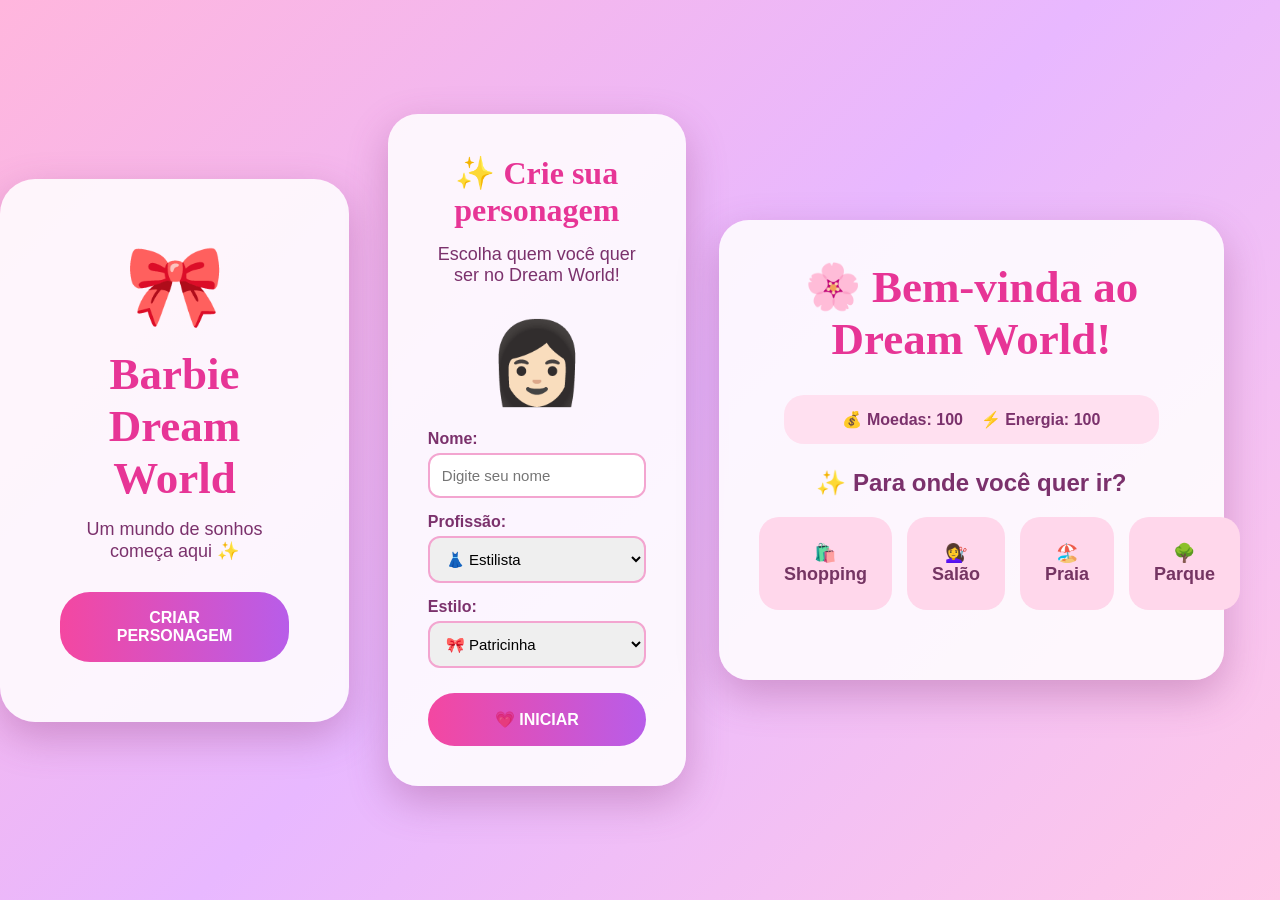
==== index.html @ 921349f6 "Add files via upload" ====
<!DOCTYPE html>
<html lang="pt-BR">

<head>
    <meta charset="UTF-8">
    <meta name="viewport" content="width=device-width, initial-scale=1.0">

    <title>Barbie Dream World</title>

    <link rel="stylesheet" href="barbie.css">
</head>

<body>

    <!-- TELA INICIAL -->

    <section id="inicio" class="tela">

        <div class="inicio">

            <div class="logo">🎀</div>

            <h1>Barbie Dream World</h1>

            <p>
                Um mundo de sonhos começa aqui ✨
            </p>

            <button onclick="mostrarCriacao()">
                 CRIAR PERSONAGEM
            </button>

        </div>

    </section>


    <!-- TELA DE CRIAÇÃO -->

    <section id="criacao" class="tela escondida">

        <div class="caixa">

            <h1>✨ Crie sua personagem</h1>

            <p>
                Escolha quem você quer ser no Dream World!
            </p>


            <div class="avatar">
                👩🏻
            </div>


            <label>Nome:</label>

            <input
                type="text"
                id="nome"
                placeholder="Digite seu nome"
            >


            <label>Profissão:</label>

            <select id="profissao">

                <option value="Estilista">
                    👗 Estilista
                </option>

                <option value="Cantora">
                    🎤 Cantora
                </option>

                <option value="Veterinária">
                    🐶 Veterinária
                </option>

                <option value="Astronauta">
                    🚀 Astronauta
                </option>

                <option value="Médica">
                    🩺 Médica
                </option>

            </select>


            <label>Estilo:</label>

            <select id="estilo">

                <option value="Patricinha">
                    🎀 Patricinha
                </option>

                <option value="Princesa">
                    👑 Princesa
                </option>

                <option value="Rockstar">
                    🎸 Rockstar
                </option>

                <option value="Fashion">
                    👗 Fashion
                </option>

            </select>


            <button onclick="iniciarJogo()">
                💗 INICIAR
            </button>

        </div>

    </section>


    <!-- TELA DO JOGO -->

    <section id="jogo" class="tela escondida">

        <div class="jogo">

            <h1>
                🌸 Bem-vinda ao Dream World!
            </h1>

            <h2 id="nomeJogador"></h2>

            <p id="profissaoJogador"></p>

            <div class="status">

                💰 Moedas:
                <span id="moedas">100</span>

                &nbsp;&nbsp;

                ⚡ Energia:
                <span id="energia">100</span>

            </div>


            <h2>
                ✨ Para onde você quer ir?
            </h2>


            <div class="locais">

                <button onclick="irPara('Shopping')">
                    🛍️
                    <br>
                    Shopping
                </button>

                <button onclick="irPara('Salão')">
                    💇‍♀️
                    <br>
                    Salão
                </button>

                <button onclick="irPara('Praia')">
                    🏖️
                    <br>
                    Praia
                </button>

                <button onclick="irPara('Parque')">
                    🌳
                    <br>
                    Parque
                </button>

            </div>


            <p id="mensagem"></p>

        </div>

    </section>


    <script src="barbie.js"></script>

</body>

</html>
---- barbie.css ----
* {
    margin: 0;
    padding: 0;
    box-sizing: border-box;
}

body {
    min-height: 100vh;

    font-family: Arial, sans-serif;

    background: linear-gradient(
        135deg,
        #ffb6dd,
        #e8b8ff,
        #ffc9e8
    );

    display: flex;

    align-items: center;
    justify-content: center;

    color: #7b316c;
}

.inicio {
    text-align: center;

    background: #ffffffdd;

    padding: 60px;

    border-radius: 35px;

    box-shadow: 0 15px 40px #8d397755;

    width: 90%;

    max-width: 600px;
}

.logo {
    font-size: 80px;

    margin-bottom: 15px;
}

h1 {
    font-family: Georgia, serif;

    font-size: 45px;

    color: #e73596;

    margin-bottom: 15px;
}

p {
    font-size: 18px;

    margin-bottom: 30px;
}

button {
    border: none;

    padding: 17px 35px;

    border-radius: 30px;

    background: linear-gradient(
        90deg,
        #f447a1,
        #b85de9
    );

    color: white;

    font-size: 16px;

    font-weight: bold;

    cursor: pointer;
}

button:hover {
    transform: scale(1.05);
}


.caixa {
    background: #ffffffdd;

    padding: 40px;

    border-radius: 30px;

    width: 90%;

    max-width: 450px;

    text-align: center;

    box-shadow: 0 15px 40px #8d397755;
}

.caixa h1 {
    font-size: 32px;

    color: #e73596;
}

.avatar {
    font-size: 80px;

    margin: 20px;
}

.caixa label {
    display: block;

    text-align: left;

    font-weight: bold;

    margin-top: 15px;
}

.caixa input,
.caixa select {
    width: 100%;

    padding: 12px;

    margin-top: 5px;

    border: 2px solid #f3a5d0;

    border-radius: 12px;

    font-size: 15px;
}

.caixa button {
    margin-top: 25px;

    width: 100%;
}

.jogo {
    background: #ffffffdd;

    width: 90%;

    max-width: 900px;

    padding: 40px;

    border-radius: 30px;

    text-align: center;

    box-shadow: 0 15px 40px #8d397755;
}

.jogo h1 {
    color: #e73596;
}

.status {
    margin: 25px;

    padding: 15px;

    background: #ffe0f0;

    border-radius: 20px;

    font-weight: bold;
}

.locais {
    display: grid;

    grid-template-columns:
        repeat(4, 1fr);

    gap: 15px;

    margin-top: 20px;
}

.locais button {
    padding: 25px;

    border-radius: 20px;

    background: #ffd7eb;

    color: #753563;

    font-size: 18px;

    font-weight: bold;
}

#mensagem {
    margin-top: 25px;

    font-size: 20px;

    font-weight: bold;

    color: #df3893;
}

@media (max-width: 700px) {

    .locais {
        grid-template-columns: repeat(2, 1fr);
    }

}
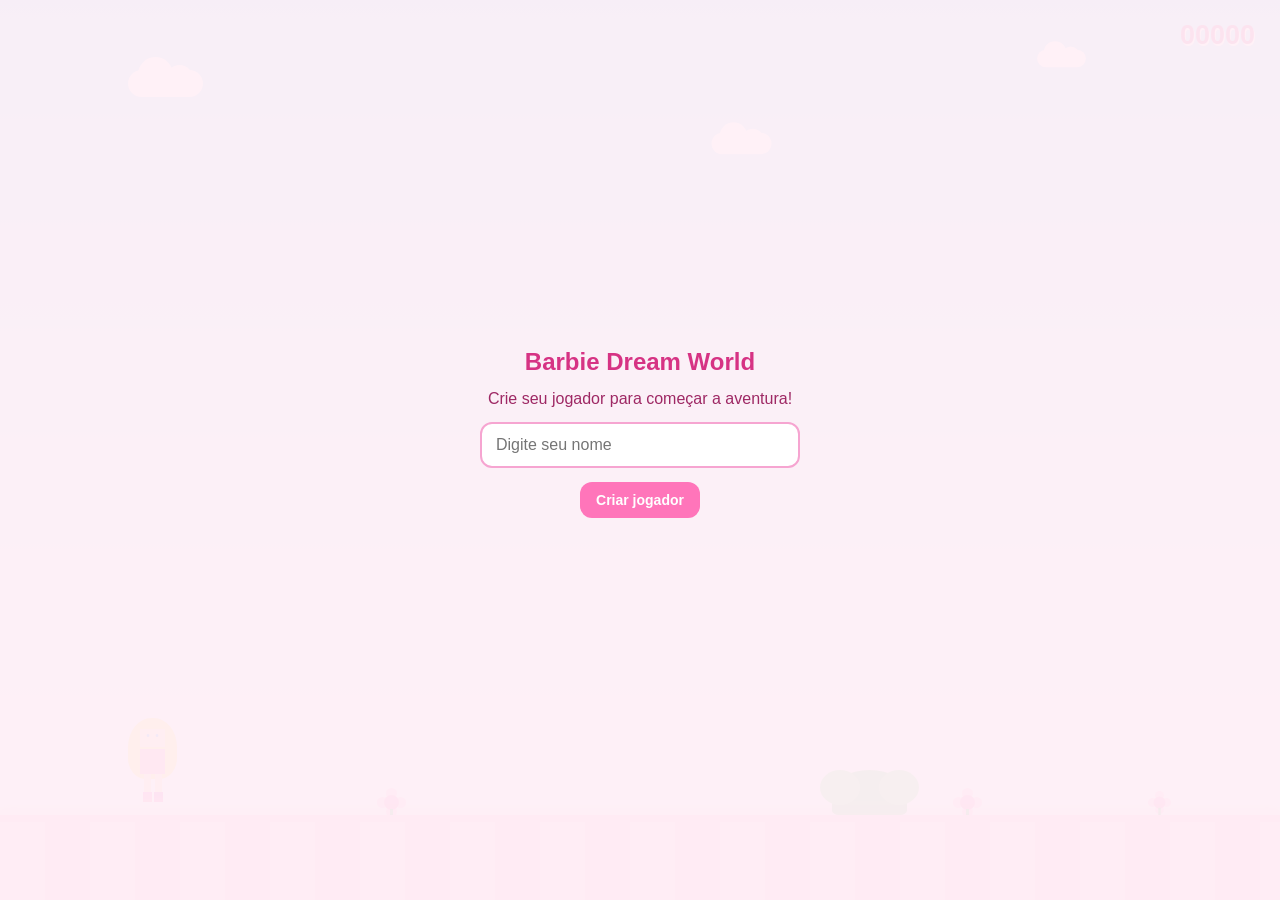
==== commit 7c49eaa4: "Add files via upload" ====
--- a/index.html
+++ b/index.html
@@ -1,196 +1,78 @@
+
 <!DOCTYPE html>
 <html lang="pt-BR">
-
 <head>
     <meta charset="UTF-8">
     <meta name="viewport" content="width=device-width, initial-scale=1.0">
-
     <title>Barbie Dream World</title>
-
     <link rel="stylesheet" href="barbie.css">
+    <script src="barbie.js" defer></script>
 </head>
-
 <body>
 
-    <!-- TELA INICIAL -->
+    <main id="jogo">
 
-    <section id="inicio" class="tela">
-
-        <div class="inicio">
-
-            <div class="logo">🎀</div>
-
-            <h1>Barbie Dream World</h1>
-
-            <p>
-                Um mundo de sonhos começa aqui ✨
-            </p>
-
-            <button onclick="mostrarCriacao()">
-                 CRIAR PERSONAGEM
-            </button>
-
+        <div class="ceu">
+            <div class="nuvem nuvem1"></div>
+            <div class="nuvem nuvem2"></div>
+            <div class="nuvem nuvem3"></div>
         </div>
 
-    </section>
+        <div class="dreamhouse"></div>
 
+       <div id="personagem" aria-label="Personagem da Barbie"></div>
 
-    <!-- TELA DE CRIAÇÃO -->
+        <div id="objetosMovel">
+            <div class="arbusto"></div>
+            <div class="flor flor1"></div>
+            <div class="flor flor2"></div>
+            <div class="flor flor3"></div>
+        </div>
 
-    <section id="criacao" class="tela escondida">
+        <div id="chao"></div>
 
-        <div class="caixa">
+        <div id="pontuacao">00000</div>
 
-            <h1>✨ Crie sua personagem</h1>
-
-            <p>
-                Escolha quem você quer ser no Dream World!
-            </p>
-
-
-            <div class="avatar">
-                👩🏻
-            </div>
-
-
-            <label>Nome:</label>
+        <section id="cadastro" class="tela">
+            <h1>Barbie Dream World</h1>
+            <p>Crie seu jogador para começar a aventura!</p>
 
             <input
                 type="text"
-                id="nome"
+                id="nomeJogador"
                 placeholder="Digite seu nome"
+                maxlength="30"
+                autocomplete="off"
             >
 
+            <button id="botaoCriar" type="button">Criar jogador</button>
 
-            <label>Profissão:</label>
+            <p id="mensagemCadastro"></p>
+        </section>
 
-            <select id="profissao">
+        <section id="menuJogador" class="tela escondido">
+            <h1>Barbie Dream World</h1>
+            <h2 id="nomeSelecionado">Selecione um jogador</h2>
 
-                <option value="Estilista">
-                    👗 Estilista
-                </option>
+            <p id="dadosJogador"></p>
 
-                <option value="Cantora">
-                    🎤 Cantora
-                </option>
+            <div id="listaJogadores"></div>
 
-                <option value="Veterinária">
-                    🐶 Veterinária
-                </option>
+            <button id="botaoJogar" type="button">Jogar</button>
+            <button id="botaoTrocar" type="button">Voltar ao cadastro</button>
+        </section>
 
-                <option value="Astronauta">
-                    🚀 Astronauta
-                </option>
+        <section id="gameOver" class="tela escondido">
+            <h1>Fim de jogo!</h1>
+            <p id="resultado"></p>
 
-                <option value="Médica">
-                    🩺 Médica
-                </option>
+            <button id="botaoNovamente" type="button">Jogar novamente</button>
+            <button id="botaoTrocarGameOver" type="button">
+                Trocar jogador
+            </button>
+        </section>
 
-            </select>
-
-
-            <label>Estilo:</label>
-
-            <select id="estilo">
-
-                <option value="Patricinha">
-                    🎀 Patricinha
-                </option>
-
-                <option value="Princesa">
-                    👑 Princesa
-                </option>
-
-                <option value="Rockstar">
-                    🎸 Rockstar
-                </option>
-
-                <option value="Fashion">
-                    👗 Fashion
-                </option>
-
-            </select>
-
-
-            <button onclick="iniciarJogo()">
-                💗 INICIAR
-            </button>
-
-        </div>
-
-    </section>
-
-
-    <!-- TELA DO JOGO -->
-
-    <section id="jogo" class="tela escondida">
-
-        <div class="jogo">
-
-            <h1>
-                🌸 Bem-vinda ao Dream World!
-            </h1>
-
-            <h2 id="nomeJogador"></h2>
-
-            <p id="profissaoJogador"></p>
-
-            <div class="status">
-
-                💰 Moedas:
-                <span id="moedas">100</span>
-
-                &nbsp;&nbsp;
-
-                ⚡ Energia:
-                <span id="energia">100</span>
-
-            </div>
-
-
-            <h2>
-                ✨ Para onde você quer ir?
-            </h2>
-
-
-            <div class="locais">
-
-                <button onclick="irPara('Shopping')">
-                    🛍️
-                    <br>
-                    Shopping
-                </button>
-
-                <button onclick="irPara('Salão')">
-                    💇‍♀️
-                    <br>
-                    Salão
-                </button>
-
-                <button onclick="irPara('Praia')">
-                    🏖️
-                    <br>
-                    Praia
-                </button>
-
-                <button onclick="irPara('Parque')">
-                    🌳
-                    <br>
-                    Parque
-                </button>
-
-            </div>
-
-
-            <p id="mensagem"></p>
-
-        </div>
-
-    </section>
-
-
-    <script src="barbie.js"></script>
+    </main>
 
 </body>
-
-</html>+</html>
--- a/barbie.css
+++ b/barbie.css
@@ -1,224 +1,592 @@
 * {
+    box-sizing: border-box;
+}
+
+html,
+body {
     margin: 0;
-    padding: 0;
-    box-sizing: border-box;
+    width: 100%;
+    min-height: 100%;
+    font-family: Arial, sans-serif;
 }
 
 body {
-    min-height: 100vh;
-
-    font-family: Arial, sans-serif;
-
+    background: #ffe3f2;
+}
+
+#jogo {
+    position: relative;
+    width: 100%;
+    height: 100vh;
+    min-height: 420px;
+    overflow: hidden;
+    isolation: isolate;
     background: linear-gradient(
-        135deg,
-        #ffb6dd,
-        #e8b8ff,
-        #ffc9e8
+        to bottom,
+        #8edaff 0%,
+        #d8f4ff 58%,
+        #fff0fa 100%
     );
-
-    display: flex;
-
+}
+
+.ceu {
+    position: absolute;
+    inset: 0 0 85px 0;
+    overflow: hidden;
+    z-index: 1;
+    pointer-events: none;
+}
+
+.nuvem {
+    position: absolute;
+    width: 75px;
+    height: 27px;
+    border-radius: 30px;
+    background: white;
+    box-shadow: 0 3px 8px #8bc9e522;
+}
+
+.nuvem::before,
+.nuvem::after {
+    content: "";
+    position: absolute;
+    bottom: 5px;
+    border-radius: 50%;
+    background: white;
+}
+
+.nuvem::before {
+    width: 35px;
+    height: 35px;
+    left: 10px;
+}
+
+.nuvem::after {
+    width: 27px;
+    height: 27px;
+    right: 10px;
+}
+
+.nuvem1 {
+    top: 70px;
+    left: 10%;
+}
+
+.nuvem2 {
+    top: 130px;
+    left: 55%;
+    transform: scale(.8);
+}
+
+.nuvem3 {
+    top: 45px;
+    left: 80%;
+    transform: scale(.65);
+}
+
+.dreamhouse {
+    display: none;
+}
+
+#personagem {
+    position: absolute;
+    z-index: 16;
+    left: 120px;
+    bottom: 85px;
+    width: 65px;
+    height: 85px;
+    object-fit: contain;
+    object-position: center bottom;
+    transform-origin: center bottom;
+}
+
+#personagem img {
+    width: 100%;
+    height: 100%;
+    object-fit: contain;
+}
+
+#personagem.pulando {
+    animation: pulo .65s ease-out;
+}
+
+@keyframes pulo {
+    0% {
+        bottom: 85px;
+    }
+
+    45% {
+        bottom: 245px;
+    }
+
+    70% {
+        bottom: 245px;
+    }
+
+    100% {
+        bottom: 85px;
+    }
+}
+
+#objetosMovel {
+    position: absolute;
+    z-index: 4;
+    left: 0;
+    bottom: 85px;
+    width: 100%;
+    height: 100px;
+    pointer-events: none;
+}
+
+.arbusto {
+    position: absolute;
+    left: 65%;
+    bottom: 0;
+    width: 75px;
+    height: 45px;
+    border-radius: 50% 50% 10% 10%;
+    background: #70ce82;
+}
+
+.arbusto::before,
+.arbusto::after {
+    content: "";
+    position: absolute;
+    bottom: 10px;
+    width: 40px;
+    height: 35px;
+    border-radius: 50%;
+    background: #8ce49a;
+}
+
+.arbusto::before {
+    left: -12px;
+}
+
+.arbusto::after {
+    right: -12px;
+}
+
+.flor {
+    position: absolute;
+    bottom: 5px;
+    width: 15px;
+    height: 15px;
+    border-radius: 50%;
+    background: #ff70bd;
+    box-shadow:
+        0 -9px 0 -2px #ffb4df,
+        9px 0 0 -2px #ffb4df,
+        0 9px 0 -2px #ffb4df,
+        -9px 0 0 -2px #ffb4df;
+}
+
+.flor::after {
+    content: "";
+    position: absolute;
+    left: 6px;
+    top: 14px;
+    width: 3px;
+    height: 24px;
+    background: #55b86d;
+}
+
+.flor1 {
+    left: 30%;
+}
+
+.flor2 {
+    left: 75%;
+}
+
+.flor3 {
+    left: 90%;
+    transform: scale(.8);
+}
+
+#chao {
+    position: absolute;
+    z-index: 12;
+    bottom: 0;
+    left: 0;
+    width: 100%;
+    height: 85px;
+    border-top: 7px solid #ff9fd3;
+    background-color: #ffc5e6;
+    background-image: repeating-linear-gradient(
+        90deg,
+        #ffc5e6 0,
+        #ffc5e6 45px,
+        #ffa9d8 45px,
+        #ffa9d8 90px
+    );
+    box-shadow: 0 -4px 10px #e56ca733;
+}
+
+.obstaculo {
+    position: absolute;
+    z-index: 14;
+    bottom: 85px;
+    width: 42px;
+    height: 58px;
+    border: 3px solid #fff;
+    border-radius: 18px 18px 7px 7px;
+    background: linear-gradient(135deg, #ff73ba, #d94891);
+    box-shadow: 0 3px 8px #9b286044;
+}
+
+.obstaculo::before {
+    content: "♥";
+    position: absolute;
+    top: 8px;
+    left: 50%;
+    color: white;
+    font-size: 19px;
+    transform: translateX(-50%);
+}
+
+.obstaculo.pequeno {
+    width: 35px;
+    height: 38px;
+    border-radius: 50% 50% 7px 7px;
+    background: linear-gradient(135deg, #ffcae8, #ff75ba);
+}
+
+.obstaculo.alto {
+    width: 45px;
+    height: 75px;
+    background: linear-gradient(135deg, #d7a2ff, #a86ee2);
+}
+
+.local-mapa {
+    position: absolute;
+    z-index: 6;
+    bottom: 85px;
+    width: 190px;
+    height: 220px;
+    display: flex;
+    flex-direction: column;
+    align-items: center;
+    justify-content: flex-end;
+    pointer-events: none;
+}
+
+.construcao {
+    position: relative;
+    display: flex;
     align-items: center;
     justify-content: center;
-
-    color: #7b316c;
-}
-
-.inicio {
+    width: 170px;
+    height: 145px;
+    border: 4px solid white;
+    border-radius: 18px 18px 4px 4px;
+    background: linear-gradient(#ffd5f0, #ff83ca);
+    box-shadow: 0 5px 15px #d75b9b66;
+    font-size: 90px;
+}
+
+.casa .construcao {
+    height: 165px;
+    background: linear-gradient(#ffc9ed, #ff78c4);
+}
+
+.hospital .construcao {
+    background: linear-gradient(#fff, #ffb9dc);
+}
+
+.parque .construcao {
+    background: linear-gradient(#d6ffd2, #83e7a2);
+}
+
+.escola .construcao {
+    background: linear-gradient(#ffe7a9, #ffb4d7);
+}
+
+.nome-local {
+    margin-top: 8px;
+    padding: 7px 11px;
+    border-radius: 12px;
+    background: white;
+    color: #d63384;
+    font-size: 13px;
+    font-weight: bold;
     text-align: center;
-
-    background: #ffffffdd;
-
-    padding: 60px;
-
-    border-radius: 35px;
-
-    box-shadow: 0 15px 40px #8d397755;
-
-    width: 90%;
-
-    max-width: 600px;
-}
-
-.logo {
-    font-size: 80px;
-
-    margin-bottom: 15px;
-}
-
-h1 {
-    font-family: Georgia, serif;
-
-    font-size: 45px;
-
-    color: #e73596;
-
-    margin-bottom: 15px;
-}
-
-p {
-    font-size: 18px;
-
-    margin-bottom: 30px;
-}
-
-button {
-    border: none;
-
-    padding: 17px 35px;
-
-    border-radius: 30px;
-
-    background: linear-gradient(
-        90deg,
-        #f447a1,
-        #b85de9
-    );
-
+    white-space: nowrap;
+    box-shadow: 0 2px 8px #0002;
+}
+
+#pontuacao {
+    position: absolute;
+    z-index: 20;
+    top: 20px;
+    right: 25px;
+    color: #d63384;
+    font-size: 27px;
+    font-weight: bold;
+    text-shadow: 1px 2px white;
+}
+
+#avisoLocal {
+    position: absolute;
+    z-index: 30;
+    top: 22%;
+    left: 50%;
+    max-width: 90%;
+    padding: 14px 22px;
+    border: 3px solid white;
+    border-radius: 18px;
+    background: #ff65b7;
     color: white;
-
+    font-size: 20px;
+    font-weight: bold;
+    text-align: center;
+    opacity: 0;
+    pointer-events: none;
+    transform: translate(-50%, -10px);
+    transition: opacity .25s, transform .25s;
+}
+
+#avisoLocal.aviso-visivel {
+    opacity: 1;
+    transform: translate(-50%, 0);
+}
+
+.tela {
+    position: absolute;
+    z-index: 50;
+    inset: 0;
+    display: flex;
+    flex-direction: column;
+    align-items: center;
+    justify-content: center;
+    gap: 14px;
+    padding: 24px;
+    overflow-y: auto;
+    background: #fff0f7ee;
+    text-align: center;
+}
+
+.tela h1,
+.tela h2 {
+    margin: 0;
+    color: #d63384;
+}
+
+.tela p {
+    margin: 0;
+    color: #9e2864;
+}
+
+.escondido {
+    display: none !important;
+}
+
+#cadastro input,
+.tela input {
+    width: min(320px, 90vw);
+    padding: 12px 14px;
+    border: 2px solid #f6a5d1;
+    border-radius: 12px;
+    outline: none;
+    background: white;
     font-size: 16px;
-
+}
+
+#cadastro input:focus,
+.tela input:focus {
+    border-color: #d63384;
+}
+
+.tela button,
+#cadastro button,
+#listaJogadores button {
+    padding: 10px 16px;
+    border: 0;
+    border-radius: 12px;
+    background: #ff75ba;
+    color: white;
+    font-size: 14px;
     font-weight: bold;
-
     cursor: pointer;
-}
-
-button:hover {
-    transform: scale(1.05);
-}
-
-
-.caixa {
-    background: #ffffffdd;
-
-    padding: 40px;
-
-    border-radius: 30px;
-
-    width: 90%;
-
-    max-width: 450px;
-
+    transition: background .2s, transform .2s;
+}
+
+.tela button:hover,
+#cadastro button:hover,
+#listaJogadores button:hover {
+    background: #e64c9d;
+    transform: translateY(-1px);
+}
+
+button:disabled {
+    cursor: not-allowed;
+    opacity: .5;
+}
+
+#mensagemCadastro {
+    min-height: 20px;
+    color: #c62872;
+}
+
+#listaJogadores {
+    display: flex;
+    flex-direction: column;
+    gap: 10px;
+    width: min(500px, 95%);
+    max-height: 35vh;
+    overflow-y: auto;
+}
+
+.linha-jogador {
+    display: flex;
+    align-items: center;
+    justify-content: space-between;
+    gap: 12px;
+    padding: 12px;
+    border: 1px solid #ffc0df;
+    border-radius: 14px;
+    background: white;
+    text-align: left;
+}
+
+.informacoes-jogador {
+    display: flex;
+    flex-direction: column;
+    gap: 5px;
+    color: #9e2864;
+    overflow-wrap: anywhere;
+}
+
+.acoes-jogador {
+    display: flex;
+    flex-wrap: wrap;
+    justify-content: flex-end;
+    gap: 6px;
+}
+
+.acoes-jogador button {
+    padding: 8px 10px !important;
+}
+
+#resultado {
+    color: #d63384;
+    font-size: 23px;
+    font-weight: bold;
+}
+
+@media (max-width: 600px) {
+    #personagem {
+        left: 55px;
+        width: 55px;
+        height: 75px;
+    }
+
+    .local-mapa {
+        transform: scale(.8);
+        transform-origin: bottom left;
+    }
+
+    #pontuacao {
+        top: 12px;
+        right: 12px;
+        font-size: 22px;
+    }
+
+    .linha-jogador {
+        align-items: flex-start;
+        flex-direction: column;
+    }
+
+    .acoes-jogador {
+        justify-content: flex-start;
+    }
+
+    .tela {
+        padding: 15px;
+    }
+}
+
+
+#personagem {
+    position: absolute;
+    z-index: 16;
+    left: 120px;
+    bottom: 85px;
+    width: 65px;
+    height: 105px;
+    transform-origin: center bottom;
+    background:
+       
+        radial-gradient(ellipse at 50% 17%, #ffee6b 0 35%, transparent 37%),
+        radial-gradient(ellipse at 50% 25%  #ffee6b 0 43%, transparent 45%),
+       
+        radial-gradient(ellipse at 50% 23%, #ffd3b5 0 25%, transparent 27%),
+       
+        linear-gradient(#ff75ba, #ff75ba);
+    background-size:
+        48px 57px,
+        43px 56px,
+        31px 35px,
+        31px 25px;
+    background-position:
+        center 0,
+        center 0,
+        center 13px,
+        center 48px;
+    background-repeat: no-repeat;
+}
+
+#personagem::before {
+    content: "";
+    position: absolute;
+    z-index: -1;
+    top: 8px;
+    left: 8px;
+    width: 49px;
+    height: 61px;
+    border-radius: 48% 48% 35% 35%;
+    background: #ffe366;
+}
+
+#personagem::after {
+    content: "•  •";
+    position: absolute;
+    top: 19px;
+    left: 20px;
+    width: 25px;
+    height: 75px;
+    color: #5093fd;
+    font-size: 10px;
+    line-height: 14px;
     text-align: center;
-
-    box-shadow: 0 15px 40px #8d397755;
-}
-
-.caixa h1 {
-    font-size: 32px;
-
-    color: #e73596;
-}
-
-.avatar {
-    font-size: 80px;
-
-    margin: 20px;
-}
-
-.caixa label {
-    display: block;
-
-    text-align: left;
-
-    font-weight: bold;
-
-    margin-top: 15px;
-}
-
-.caixa input,
-.caixa select {
-    width: 100%;
-
-    padding: 12px;
-
-    margin-top: 5px;
-
-    border: 2px solid #f3a5d0;
-
-    border-radius: 12px;
-
-    font-size: 15px;
-}
-
-.caixa button {
-    margin-top: 25px;
-
-    width: 100%;
-}
-
-.jogo {
-    background: #ffffffdd;
-
-    width: 90%;
-
-    max-width: 900px;
-
-    padding: 40px;
-
-    border-radius: 30px;
-
-    text-align: center;
-
-    box-shadow: 0 15px 40px #8d397755;
-}
-
-.jogo h1 {
-    color: #e73596;
-}
-
-.status {
-    margin: 25px;
-
-    padding: 15px;
-
-    background: #ffe0f0;
-
-    border-radius: 20px;
-
-    font-weight: bold;
-}
-
-.locais {
-    display: grid;
-
-    grid-template-columns:
-        repeat(4, 1fr);
-
-    gap: 15px;
-
-    margin-top: 20px;
-}
-
-.locais button {
-    padding: 25px;
-
-    border-radius: 20px;
-
-    background: #ffd7eb;
-
-    color: #753563;
-
-    font-size: 18px;
-
-    font-weight: bold;
-}
-
-#mensagem {
-    margin-top: 25px;
-
-    font-size: 20px;
-
-    font-weight: bold;
-
-    color: #df3893;
-}
-
-@media (max-width: 700px) {
-
-    .locais {
-        grid-template-columns: repeat(2, 1fr);
-    }
-
-}+    white-space: pre;
+    background:
+        linear-gradient(#ffd3b5, #ffd3b5) center 0 / 25px 18px no-repeat,
+        linear-gradient(#ff75ba, #ff75ba) center 20px / 31px 25px no-repeat,
+        linear-gradient(#ffd3b5, #ffd3b5) 4px 43px / 7px 20px no-repeat,
+        linear-gradient(#ffd3b5, #ffd3b5) 15px 43px / 7px 20px no-repeat,
+        linear-gradient(#ff4dc1, #ff6ba9) 3px 63px / 9px 10px no-repeat,
+        linear-gradient(#dc3ab3, #ff4ab1) 14px 63px / 9px 10px no-repeat;
+}
+
+#personagem.pulando {
+    animation: pulo .65s ease-out;
+}
+
+@keyframes pulo {
+    0%, 100% {
+        bottom: 85px;
+    }
+    45%, 70% {
+        bottom: 245px;
+    }
+}
+
+@media (max-width: 600px) {
+    #personagem {
+        left: 55px;
+        width: 55px;
+        height: 95px;
+    }
+}
+
